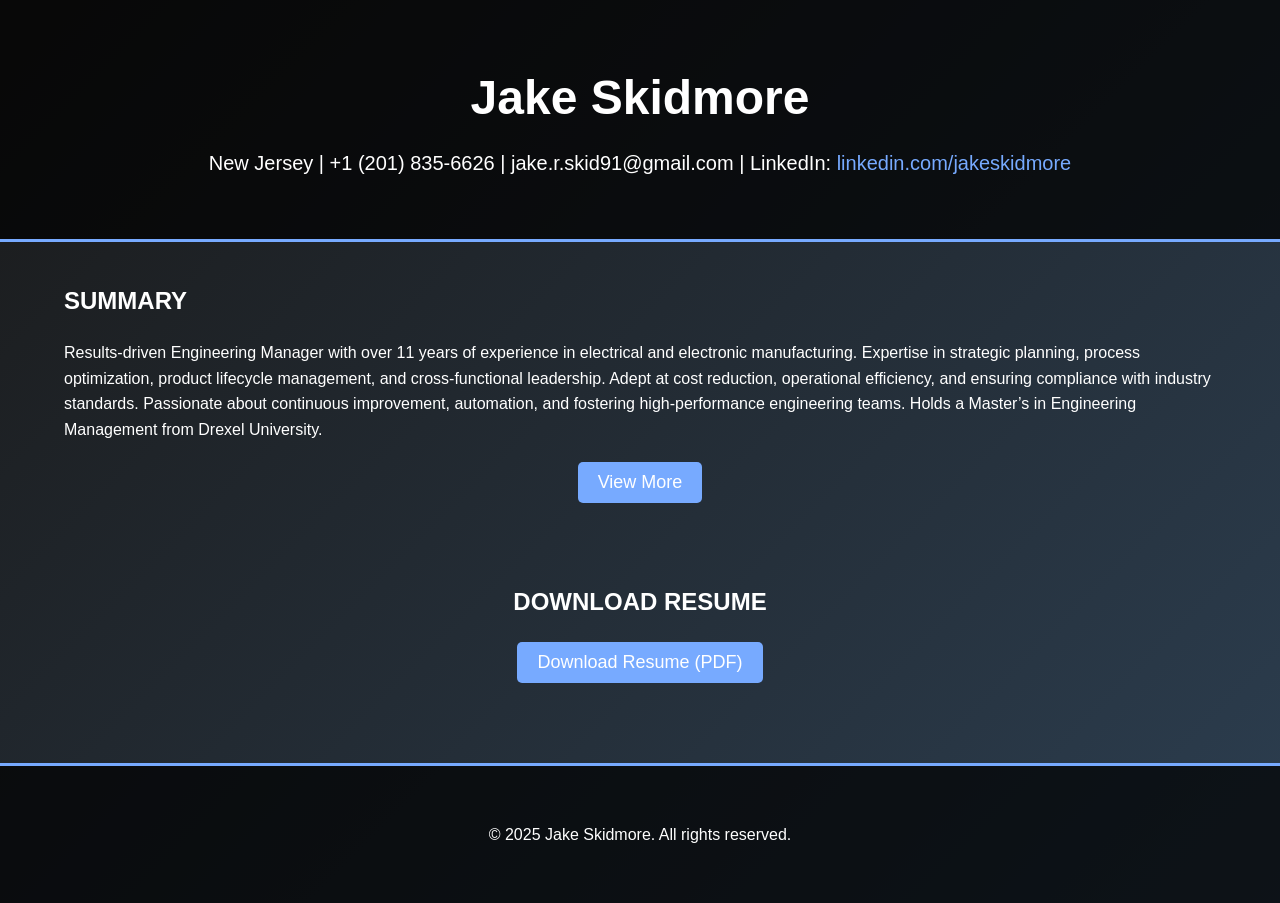
==== Index.html @ 50c06afb "Create Index.html" ====
<!DOCTYPE html>
<html lang="en">
<head>
    <meta charset="UTF-8">
    <meta name="viewport" content="width=device-width, initial-scale=1.0">
    <title>Jake Skidmore - Engineering Manager</title>
    <style>
        /* General Styles */
        body {
            font-family: 'Arial', sans-serif;
            margin: 0;
            padding: 0;
            background: linear-gradient(135deg, #1a1a1a, #2c3e50);
            color: #fff;
            line-height: 1.6;
            overflow-x: hidden;
        }

        .container {
            width: 90%;
            max-width: 1200px;
            margin: 0 auto;
            padding: 20px;
        }

        h1, h2, h3 {
            color: #fff;
        }

        a {
            color: #77aaff;
            text-decoration: none;
        }

        a:hover {
            text-decoration: underline;
        }

        /* Header */
        header {
            text-align: center;
            padding: 60px 0;
            background: rgba(0, 0, 0, 0.7);
            border-bottom: 3px solid #77aaff;
            animation: fadeIn 2s ease-in-out;
            position: relative;
            overflow: hidden;
        }

        header::before {
            content: '';
            position: absolute;
            top: 0;
            left: 0;
            width: 100%;
            height: 100%;
            background: radial-gradient(circle, rgba(119, 170, 255, 0.3), transparent);
            opacity: 0;
            animation: glow 3s infinite alternate;
        }

        header h1 {
            font-size: 48px;
            margin: 0;
            animation: slideIn 1.5s ease-in-out;
        }

        header p {
            font-size: 20px;
            margin: 10px 0 0;
            animation: slideIn 1.5s ease-in-out;
        }

        /* Tabs */
        .tabs {
            display: flex;
            justify-content: center;
            margin: 20px 0;
        }

        .tab-button {
            background: rgba(255, 255, 255, 0.1);
            border: none;
            color: #fff;
            padding: 10px 20px;
            margin: 0 10px;
            font-size: 18px;
            cursor: pointer;
            border-radius: 5px;
            transition: background 0.3s ease, transform 0.3s ease;
        }

        .tab-button:hover {
            background: rgba(119, 170, 255, 0.3);
            transform: translateY(-3px);
        }

        .tab-button.active {
            background: #77aaff;
            color: #fff;
        }

        .tab-content {
            display: none;
            padding: 20px;
            background: rgba(255, 255, 255, 0.1);
            border-radius: 10px;
            animation: fadeIn 0.5s ease-in-out;
        }

        .tab-content.active {
            display: block;
        }

        /* Experience & Education Items */
        .experience-item, .education-item {
            background: rgba(255, 255, 255, 0.1);
            padding: 20px;
            margin: 20px 0;
            border-radius: 10px;
            box-shadow: 0 4px 15px rgba(0, 0, 0, 0.3);
            transition: transform 0.3s ease, box-shadow 0.3s ease;
        }

        .experience-item:hover, .education-item:hover {
            transform: translateY(-10px);
            box-shadow: 0 8px 25px rgba(0, 0, 0, 0.5);
        }

        .experience-item h3, .education-item h3 {
            font-size: 24px;
            margin: 0 0 10px;
        }

        .experience-item p, .education-item p {
            font-size: 16px;
            margin: 5px 0;
        }

        /* Skills */
        #skills ul {
            list-style: none;
            padding: 0;
            display: flex;
            flex-wrap: wrap;
            gap: 10px;
        }

        #skills ul li {
            background: #77aaff;
            color: #fff;
            padding: 10px 20px;
            border-radius: 5px;
            font-size: 16px;
            transition: transform 0.3s ease, background 0.3s ease;
        }

        #skills ul li:hover {
            transform: scale(1.1);
            background: #5599ff;
        }

        /* Contact */
        #contact ul {
            list-style: none;
            padding: 0;
            text-align: center;
        }

        #contact ul li {
            margin: 10px 0;
            font-size: 18px;
        }

        /* Animations */
        @keyframes fadeIn {
            from { opacity: 0; }
            to { opacity: 1; }
        }

        @keyframes slideIn {
            from { transform: translateY(-50px); opacity: 0; }
            to { transform: translateY(0); opacity: 1; }
        }

        @keyframes glow {
            0% { opacity: 0; }
            100% { opacity: 1; }
        }

        /* Footer */
        footer {
            text-align: center;
            padding: 20px 0;
            background: rgba(0, 0, 0, 0.7);
            border-top: 3px solid #77aaff;
            margin-top: 40px;
            animation: fadeIn 2s ease-in-out;
        }

        /* Smooth Scroll */
        html {
            scroll-behavior: smooth;
        }

        /* New Additions */
        .view-more {
            text-align: center;
            margin: 20px 0;
        }

        .view-more button {
            background: #77aaff;
            color: #fff;
            border: none;
            padding: 10px 20px;
            font-size: 18px;
            cursor: pointer;
            border-radius: 5px;
            transition: background 0.3s ease, transform 0.3s ease;
        }

        .view-more button:hover {
            background: #5599ff;
            transform: translateY(-3px);
        }

        .skill-level {
            display: flex;
            align-items: center;
            margin-bottom: 15px;
        }

        .skill-level span {
            width: 200px; /* Adjust width as needed */
            font-weight: bold;
            font-size: 16px;
        }

        .skill-level progress {
            flex: 1;
            height: 10px;
            border-radius: 5px;
            background: rgba(255, 255, 255, 0.2);
        }

        .skill-level progress::-webkit-progress-bar {
            background: rgba(255, 255, 255, 0.2);
            border-radius: 5px;
        }

        .skill-level progress::-webkit-progress-value {
            background: #77aaff;
            border-radius: 5px;
        }

        .skill-level progress::-moz-progress-bar {
            background: #77aaff;
            border-radius: 5px;
        }

        .testimonials {
            background: rgba(255, 255, 255, 0.1);
            padding: 20px;
            border-radius: 10px;
            margin: 20px 0;
        }

        .testimonial-item {
            margin-bottom: 20px;
        }

        .testimonial-item p {
            font-style: italic;
        }

        .testimonial-item h4 {
            margin: 10px 0 0;
            font-size: 18px;
        }

        .contact-form {
            background: rgba(255, 255, 255, 0.1);
            padding: 20px;
            border-radius: 10px;
            margin: 20px 0;
        }

        .contact-form input, .contact-form textarea {
            width: 100%;
            padding: 10px;
            margin: 10px 0;
            border: none;
            border-radius: 5px;
            background: rgba(255, 255, 255, 0.2);
            color: #fff;
        }

        .contact-form button {
            background: #77aaff;
            color: #fff;
            border: none;
            padding: 10px 20px;
            font-size: 18px;
            cursor: pointer;
            border-radius: 5px;
            transition: background 0.3s ease, transform 0.3s ease;
        }

        .contact-form button:hover {
            background: #5599ff;
            transform: translateY(-3px);
        }

        .download-resume {
            text-align: center;
            margin: 20px 0;
        }

        .download-resume button {
            background: #77aaff;
            color: #fff;
            border: none;
            padding: 10px 20px;
            font-size: 18px;
            cursor: pointer;
            border-radius: 5px;
            transition: background 0.3s ease, transform 0.3s ease;
        }

        .download-resume button:hover {
            background: #5599ff;
            transform: translateY(-3px);
        }

        /* 3D Effects */
        .experience-item, .education-item, .testimonial-item, .contact-form, .download-resume {
            transform-style: preserve-3d;
            perspective: 1000px;
        }

        .experience-item:hover, .education-item:hover, .testimonial-item:hover, .contact-form:hover, .download-resume:hover {
            transform: rotateY(10deg) rotateX(10deg) translateZ(20px);
        }

        /* Additional Animations */
        @keyframes float {
            0%, 100% { transform: translateY(0); }
            50% { transform: translateY(-10px); }
        }

        .experience-item, .education-item, .testimonial-item, .contact-form, .download-resume {
            animation: float 4s ease-in-out infinite;
        }

        /* Back to Summary Button */
        .back-to-summary {
            text-align: center;
            margin-bottom: 20px;
        }

        .back-to-summary button {
            background: #77aaff;
            color: #fff;
            border: none;
            padding: 10px 20px;
            font-size: 18px;
            cursor: pointer;
            border-radius: 5px;
            transition: background 0.3s ease, transform 0.3s ease;
        }

        .back-to-summary button:hover {
            background: #5599ff;
            transform: translateY(-3px);
        }
    </style>
</head>
<body>
    <header>
        <h1>Jake Skidmore</h1>
        <p>New Jersey | +1 (201) 835-6626 | jake.r.skid91@gmail.com | LinkedIn: <a href="https://linkedin.com/jakeskidmore" target="_blank">linkedin.com/jakeskidmore</a></p>
    </header>

    <section id="summary">
        <div class="container">
            <h2>SUMMARY</h2>
            <p>
                Results-driven Engineering Manager with over 11 years of experience in electrical and electronic manufacturing. 
                Expertise in strategic planning, process optimization, product lifecycle management, and cross-functional leadership. 
                Adept at cost reduction, operational efficiency, and ensuring compliance with industry standards. 
                Passionate about continuous improvement, automation, and fostering high-performance engineering teams. 
                Holds a Master’s in Engineering Management from Drexel University.
            </p>
            <div class="view-more">
                <button onclick="showTabs()">View More</button>
            </div>
        </div>
    </section>

    <section id="tabs-section" style="display: none;">
        <div class="container">
            <!-- Add a "Back to Summary" button -->
            <div class="back-to-summary">
                <button onclick="showSummary()">Back to Summary</button>
            </div>
            <div class="tabs">
                <button class="tab-button active" data-tab="experience">Work Experience</button>
                <button class="tab-button" data-tab="education">Education</button>
                <button class="tab-button" data-tab="skills">Skills</button>
                <button class="tab-button" data-tab="testimonials">Testimonials</button>
                <button class="tab-button" data-tab="contact">Contact</button>
          
            </div>
            <div id="experience" class="tab-content active">
                <h2>WORK EXPERIENCE</h2>
                <div class="experience-item">
                    <h3>Crestron Electronics – Rockleigh, NJ</h3>
                    <p>Engineering Manager | July 2017 - Present</p>
                    <ul>
                        <li>Develop and execute departmental goals aligning with company objectives.</li>
                        <li>Lead and mentor a team of 20+ engineers, overseeing recruitment, onboarding, training, and performance assessment.</li>
                        <li>Optimize efficiency through resource allocation, process optimization, and leveling techniques.</li>
                        <li>Implement standardized workflows to enhance consistency and adherence to industry best practices.</li>
                        <li>Manage budgets to balance financial performance with operational needs, incorporating budget forecasting & cost control.</li>
                        <li>Oversee planning, design, and execution of complex projects, ensuring timely and high-quality deliverables.</li>
                        <li>Foster relationships with clients, partners, and stakeholders for long-term success through stakeholder management.</li>
                        <li>Implement feedback mechanisms, risk assessment & mitigation, and post-project evaluations to drive efficiency and reduce errors.</li>
                        <li>Facilitate open communication, cross-functional team collaboration, and data-driven decisions for strategic improvements.</li>
                        <li>Partner with executives and cross-functional teams to enhance service delivery and develop innovative solutions.</li>
                        <li>Ensure compliance with NEC, IECC, ASHRAE, and Title 24.</li>
                        <li>Foster a culture of learning and professional growth within the team through workforce development & mentorship.</li>
                        <li>Spearhead software development for Build-to-Order panel generation, streamlining product customization.</li>
                        <li>Utilize Agile Methodology (Scrum, Kanban) and Waterfall Methodology for project management.</li>
                        <li>Drive continuous improvement initiatives to optimize performance and reduce inefficiencies.</li>
                    </ul>
                </div>
                <div class="experience-item">
                    <h3>Ocean County College – Toms River, NJ</h3>
                    <p>Adjunct Professor of Engineering | June 2023 - Present</p>
                    <ul>
                        <li>Instruct evening engineering courses, fostering critical thinking and hands-on problem-solving skills.</li>
                        <li>Engage students through interactive discussions and real-world applications of engineering principles.</li>
                    </ul>
                </div>
                <div class="experience-item">
                    <h3>Colonial Airstream – Millstone, NJ</h3>
                    <p>Manager, Service Representative | May 2013 - July 2017</p>
                    <ul>
                        <li>Negotiated with manufacturers, reducing repair turnaround time by 40%.</li>
                        <li>Developed efficient communication channels, decreasing downtime for equipment repairs by 30%.</li>
                        <li>Led training sessions, improving successful repair authorizations by 20%.</li>
                        <li>Designed and managed clean energy installations, including PV solar and battery storage systems.</li>
                        <li>Streamlined warranty claim processes using customer feedback, increasing satisfaction by 20%.</li>
                    </ul>
                </div>
                <div class="experience-item">
                    <h3>STS – Jackson, NJ</h3>
                    <p>Lead Technician | May 2009 - October 2012</p>
                    <ul>
                        <li>Executed timely repairs, achieving a 95% customer satisfaction rate and increasing repeat business by 20%.</li>
                        <li>Reduced repair times by 30%, cutting operational costs by $10,000 per quarter.</li>
                        <li>Negotiated vendor pricing, saving 15% on maintenance supplies.</li>
                        <li>Streamlined repair processes, increasing efficiency by 40% and reducing downtime per repair by 2 hours.</li>
                    </ul>
                </div>
            </div>
            <div id="education" class="tab-content">
                <h2>EDUCATION</h2>
                <div class="education-item">
                    <h3>Drexel University – Philadelphia, PA</h3>
                    <p>Master of Science, Engineering Management – May 2017</p>
                </div>
                <div class="education-item">
                    <h3>Thomas Edison State University – Trenton, NJ</h3>
                    <p>Bachelor of Science, Technical Studies – December 2014</p>
                </div>
            </div>
            <div id="skills" class="tab-content">
                <h2>SKILLS</h2>
                <div class="skill-level">
                    <span>Project Management</span>
                    <progress value="90" max="100"></progress>
                </div>
                <div class="skill-level">
                    <span>Product Management</span>
                    <progress value="85" max="100"></progress>
                </div>
                <div class="skill-level">
                    <span>Strategic Thinking</span>
                    <progress value="88" max="100"></progress>
                </div>
                <div class="skill-level">
                    <span>Strategic Planning & Execution</span>
                    <progress value="92" max="100"></progress>
                </div>
                <div class="skill-level">
                    <span>Process Standardization</span>
                    <progress value="87" max="100"></progress>
                </div>
                <div class="skill-level">
                    <span>Change Management</span>
                    <progress value="85" max="100"></progress>
                </div>
                <div class="skill-level">
                    <span>Team Development</span>
                    <progress value="90" max="100"></progress>
                </div>
                <div class="skill-level">
                    <span>Workforce Development & Mentorship</span>
                    <progress value="89" max="100"></progress>
                </div>
                <div class="skill-level">
                    <span>Business Process Improvement (BPI)</span>
                    <progress value="91" max="100"></progress>
                </div>
                <div class="skill-level">
                    <span>Time Management</span>
                    <progress value="95" max="100"></progress>
                </div>
                <div class="skill-level">
                    <span>Problem-Solving</span>
                    <progress value="94" max="100"></progress>
                </div>
                <div class="skill-level">
                    <span>Innovation</span>
                    <progress value="88" max="100"></progress>
                </div>
                <div class="skill-level">
                    <span>Quality Improvement</span>
                    <progress value="90" max="100"></progress>
                </div>
                <div class="skill-level">
                    <span>Agile & Waterfall Management</span>
                    <progress value="93" max="100"></progress>
                </div>
                <div class="skill-level">
                    <span>Coaching</span>
                    <progress value="87" max="100"></progress>
                </div>
                <div class="skill-level">
                    <span>Communication</span>
                    <progress value="92" max="100"></progress>
                </div>
                <div class="skill-level">
                    <span>Presentation</span>
                    <progress value="89" max="100"></progress>
                </div>
                <div class="skill-level">
                    <span>Decision-Making & Problem-Solving</span>
                    <progress value="91" max="100"></progress>
                </div>
                <div class="skill-level">
                    <span>Relationship Building</span>
                    <progress value="90" max="100"></progress>
                </div>
                <div class="skill-level">
                    <span>Adaptability</span>
                    <progress value="93" max="100"></progress>
                </div>
                <div class="skill-level">
                    <span>Microsoft Office Suite</span>
                    <progress value="95" max="100"></progress>
                </div>
                <div class="skill-level">
                    <span>AutoCAD</span>
                    <progress value="85" max="100"></progress>
                </div>
                <div class="skill-level">
                    <span>Smartsheet</span>
                    <progress value="88" max="100"></progress>
                </div>
                <div class="skill-level">
                    <span>Salesforce</span>
                    <progress value="87" max="100"></progress>
                </div>
                <div class="skill-level">
                    <span>Jira</span>
                    <progress value="90" max="100"></progress>
                </div>
                <div class="skill-level">
                    <span>Bluebeam Revu</span>
                    <progress value="86" max="100"></progress>
                </div>
                <div class="skill-level">
                    <span>HTML</span>
                    <progress value="92" max="100"></progress>
                </div>
                <div class="skill-level">
                    <span>Python</span>
                    <progress value="89" max="100"></progress>
                </div>
                <div class="skill-level">
                    <span>JavaScript</span>
                    <progress value="88" max="100"></progress>
                </div>
                <div class="skill-level">
                    <span>CSS</span>
                    <progress value="90" max="100"></progress>
                </div>
            </div>
            <div id="testimonials" class="tab-content">
                <h2>TESTIMONIALS</h2>
                <div class="testimonials">
                    <div class="testimonial-item">
                        <p>"Jake is an exceptional leader with a keen eye for detail and a passion for innovation. His ability to manage complex projects while fostering team growth is unparalleled."</p>
                        <h4>- John Doe, CEO at Crestron Electronics</h4>
                    </div>
                    <div class="testimonial-item">
                        <p>"Working with Jake has been a pleasure. His strategic thinking and dedication to excellence have significantly improved our operational efficiency."</p>
                        <h4>- Jane Smith, Director at Ocean County College</h4>
                    </div>
                </div>
            </div>
            <div id="contact" class="tab-content">
                <h2>CONTACT</h2>
                <div class="contact-form">
                    <form action="#" method="post">
                        <input type="text" name="name" placeholder="Your Name" required>
                        <input type="email" name="email" placeholder="Your Email" required>
                        <textarea name="message" placeholder="Your Message" rows="5" required></textarea>
                        <button type="submit">Send Message</button>
                    </form>
                </div>
            </div>
        </div>
    </section>

    <section id="download-resume">
        <div class="container">
            <div class="download-resume">
                <h2>DOWNLOAD RESUME</h2>
                <button onclick="downloadResume()">Download Resume (PDF)</button>
            </div>
        </div>
    </section>

    <footer>
        <div class="container">
            <p>&copy; 2025 Jake Skidmore. All rights reserved.</p>
        </div>
    </footer>

    <script>
        // Tab functionality
        const tabButtons = document.querySelectorAll('.tab-button');
        const tabContents = document.querySelectorAll('.tab-content');

        tabButtons.forEach(button => {
            button.addEventListener('click', () => {
                // Remove active class from all buttons and contents
                tabButtons.forEach(btn => btn.classList.remove('active'));
                tabContents.forEach(content => content.classList.remove('active'));

                // Add active class to the clicked button and corresponding content
                button.classList.add('active');
                const tabId = button.getAttribute('data-tab');
                document.getElementById(tabId).classList.add('active');
            });
        });

        // Show tabs when "View More" is clicked
        function showTabs() {
            document.getElementById('tabs-section').style.display = 'block';
            document.getElementById('summary').style.display = 'none';
        }

        // Simulate resume download
        function downloadResume() {
            alert("Downloading resume...");
            // Replace this with an actual PDF download link
            window.location.href = "path/to/resume.pdf";
        }
        
        // Show the Summary section and hide the Tabs section
function showSummary() {
    document.getElementById('summary').style.display = 'block';
    document.getElementById('tabs-section').style.display = 'none';
}

// Show the Tabs section and hide the Summary section
function showTabs() {
    document.getElementById('tabs-section').style.display = 'block';
    document.getElementById('summary').style.display = 'none';
}
        
    </script>
</body>
</html>
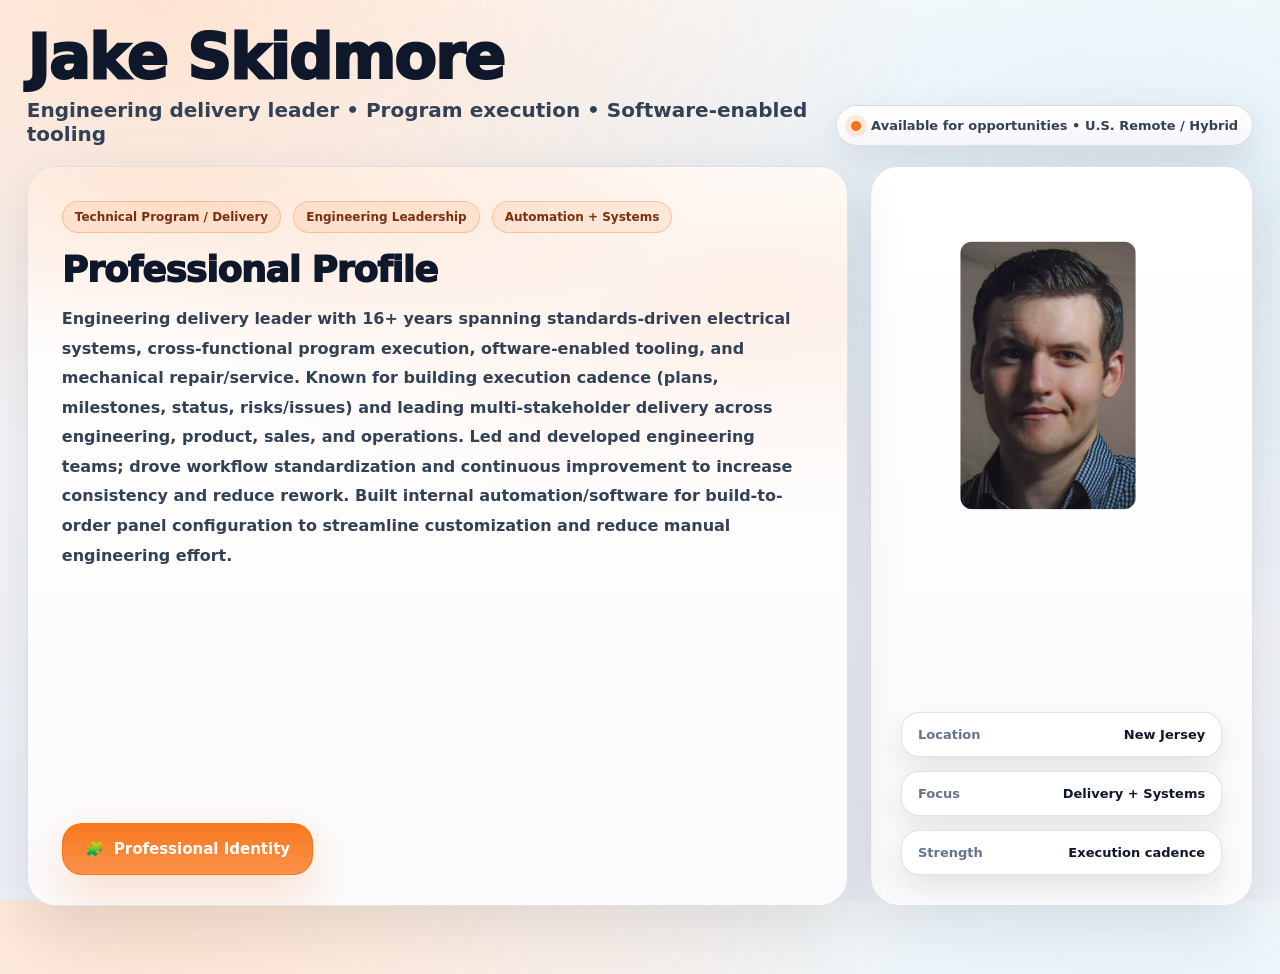
==== commit 633d0e03: "Update Index.html" ====
--- a/Index.html
+++ b/Index.html
@@ -1,689 +1,1230 @@
-<!DOCTYPE html>
+<!doctype html>
 <html lang="en">
 <head>
-    <meta charset="UTF-8">
-    <meta name="viewport" content="width=device-width, initial-scale=1.0">
-    <title>Jake Skidmore - Engineering Manager</title>
-    <style>
-        /* General Styles */
-        body {
-            font-family: 'Arial', sans-serif;
-            margin: 0;
-            padding: 0;
-            background: linear-gradient(135deg, #1a1a1a, #2c3e50);
-            color: #fff;
-            line-height: 1.6;
-            overflow-x: hidden;
+  <meta charset="utf-8" />
+  <meta name="viewport" content="width=device-width, initial-scale=1" />
+  <title>Jake Skidmore — Professional Profile</title>
+  <style>
+    :root{
+      /* Bright theme */
+      --bg0:#ffffff;
+      --bg1:#f6f7fb;
+      --bg2:#eef1f7;
+
+      --panel:#ffffff;
+      --panel2:#fbfbfd;
+      --border: rgba(15,23,42,0.12);
+
+      --text:#0f172a;
+      --muted:#334155;
+      --muted2:#64748b;
+
+      --shadow: 0 18px 60px rgba(15,23,42,0.12);
+      --shadow2: 0 12px 34px rgba(15,23,42,0.10);
+
+      --radius-xl: 28px;
+      --radius-lg: 20px;
+      --radius-md: 16px;
+
+      /* Orange accent */
+      --accent:#f97316;
+      --accent2:#fb923c;
+      --accentSoft: rgba(249,115,22,0.14);
+
+      --gap: 22px;
+    }
+
+    *{ box-sizing:border-box; }
+    html, body{ height:100%; }
+    body{
+      margin:0;
+      font-family: ui-sans-serif, system-ui, -apple-system, Segoe UI, Roboto, Helvetica, Arial;
+      color: var(--text);
+      background:
+        radial-gradient(1200px 700px at 12% 0%, rgba(249,115,22,0.20), transparent 65%),
+        radial-gradient(1200px 700px at 88% 20%, rgba(2,132,199,0.10), transparent 65%),
+        linear-gradient(180deg, var(--bg0), var(--bg1) 35%, var(--bg2));
+      overflow-x:hidden;
+    }
+
+    a{ color:inherit; text-decoration:none; }
+    button{ font:inherit; }
+
+    /* Fill more of the page */
+    .wrap{
+      width: min(1560px, 98vw);
+      margin: 0 auto;
+      padding: 28px 14px 46px;
+      min-height: 100vh;
+      display:flex;
+      flex-direction:column;
+    }
+
+    /* Top bar */
+    .topbar{
+      display:flex;
+      align-items:flex-end;
+      justify-content:space-between;
+      gap: 18px;
+      margin-bottom: 20px;
+    }
+
+    .brand{
+      display:flex;
+      flex-direction:column;
+      gap: 10px;
+    }
+    .brand .name{
+      font-weight: 950;
+      letter-spacing: -1.4px;
+      font-size: clamp(40px, 4.8vw, 68px);
+      line-height: 0.98;
+      margin: 0;
+    }
+    .brand .tagline{
+      color: var(--muted);
+      font-size: clamp(15px, 1.6vw, 20px);
+      font-weight: 750;
+    }
+
+    .pill{
+      display:flex;
+      gap:10px;
+      align-items:center;
+      padding: 12px 14px;
+      border: 1px solid var(--border);
+      background: linear-gradient(180deg, #ffffff, #f7f7fb);
+      border-radius: 999px;
+      box-shadow: var(--shadow2);
+      white-space:nowrap;
+    }
+    .pill .dot{
+      width:10px; height:10px; border-radius:50%;
+      background: var(--accent);
+      box-shadow: 0 0 0 6px var(--accentSoft);
+    }
+    .pill span{
+      color: var(--muted);
+      font-size: 13px;
+      font-weight: 650;
+    }
+
+    @media (max-width: 980px){
+      .pill{ display:none; }
+    }
+
+    /* Panels */
+    .panel{
+      border: 1px solid var(--border);
+      background: linear-gradient(180deg, var(--panel), var(--panel2));
+      border-radius: var(--radius-xl);
+      box-shadow: var(--shadow);
+    }
+
+    /* HERO - fill viewport height to remove dead space */
+    .hero{
+      display:grid;
+      grid-template-columns: 1.5fr 0.7fr;
+      gap: var(--gap);
+      align-items: stretch;
+      flex: 1;
+      min-height: calc(100vh - 160px);
+    }
+    @media (max-width: 980px){
+      .hero{ grid-template-columns: 1fr; min-height: auto; }
+    }
+
+    .heroMain{
+      padding: 34px 34px 30px;
+      position:relative;
+      overflow:hidden;
+      display:flex;
+      flex-direction:column;
+      justify-content:space-between;
+    }
+    .heroMain:before{
+      content:"";
+      position:absolute;
+      inset:-2px;
+      background:
+        radial-gradient(900px 340px at 18% 0%, rgba(249,115,22,0.18), transparent 60%),
+        radial-gradient(900px 340px at 88% 18%, rgba(249,115,22,0.10), transparent 65%);
+      pointer-events:none;
+    }
+    .heroMain > *{ position:relative; }
+
+    .kicker{
+      display:flex;
+      gap:12px;
+      align-items:center;
+      margin-bottom: 18px;
+      flex-wrap:wrap;
+    }
+    .badge{
+      padding: 8px 12px;
+      border-radius: 999px;
+      border:1px solid rgba(249,115,22,0.30);
+      background: rgba(249,115,22,0.10);
+      color: #7c2d12;
+      font-size: 12px;
+      font-weight: 800;
+    }
+
+    .headline{
+      font-size: clamp(30px, 2.8vw, 44px);
+      line-height: 1.08;
+      margin: 0 0 14px;
+      font-weight: 950;
+      letter-spacing: -1px;
+    }
+
+    .summary{
+      color: var(--muted);
+      font-size: clamp(16px, 1.25vw, 19px);
+      line-height: 1.85;
+      margin: 0 0 18px;
+      max-width: 100ch;
+      font-weight: 600;
+    }
+
+    .ctaRow{
+      display:flex;
+      gap: 12px;
+      align-items:center;
+      flex-wrap:wrap;
+      margin-top: 18px;
+    }
+    .btn{
+      cursor:pointer;
+      border: 1px solid var(--border);
+      background: #ffffff;
+      color: var(--text);
+      padding: 14px 18px;
+      border-radius: 18px;
+      transition: transform .12s ease, box-shadow .2s ease, border-color .2s ease, background .2s ease;
+      display:inline-flex;
+      gap: 10px;
+      align-items:center;
+      user-select:none;
+      box-shadow: 0 12px 30px rgba(15,23,42,0.12);
+      font-weight: 800;
+      font-size: 14px;
+    }
+    .btn:hover{
+      transform: translateY(-1px);
+      border-color: rgba(249,115,22,0.45);
+      box-shadow: 0 16px 40px rgba(15,23,42,0.14);
+    }
+    .btnPrimary{
+      background: linear-gradient(180deg, rgba(249,115,22,0.96), rgba(249,115,22,0.78));
+      border-color: rgba(249,115,22,0.90);
+      color: #fff;
+      box-shadow: 0 18px 50px rgba(249,115,22,0.24);
+      padding: 16px 22px;
+      border-radius: 20px;
+      font-size: 15px;
+    }
+    .btnPrimary:hover{
+      border-color: rgba(249,115,22,1);
+      box-shadow: 0 22px 60px rgba(249,115,22,0.28);
+    }
+    .btnSmall{
+      padding: 11px 13px;
+      border-radius: 16px;
+      font-size: 13px;
+      box-shadow: 0 10px 22px rgba(15,23,42,0.10);
+    }
+
+    .heroSide{
+      padding: 30px;
+      display:flex;
+      gap: 18px;
+      align-items:center;
+      justify-content:space-between;
+      flex-direction:column;
+    }
+
+.avatarImg{
+  width: 90%;
+  height: 90%;
+  display:block;
+border-radius: 16px;
+
+  object-fit: cover;              /* no distortion; crops to fill */
+  object-position: 50% 15%;       /* move UP (try 0%–30%) */
+
+  background: #ffffff;
+  transform: scale(.75);
+  transform-origin: center;
+}
+
+    .avatar .ph{
+      color: var(--muted2);
+      font-size: 12px;
+      text-align:center;
+      padding: 0 12px;
+      line-height: 1.45;
+      font-weight: 750;
+    }
+
+    .mini{
+      width:100%;
+      display:grid;
+      gap: 14px;
+    }
+    .mini .row{
+      display:flex;
+      gap: 10px;
+      align-items:center;
+      justify-content:space-between;
+      padding: 14px 16px;
+      border: 1px solid var(--border);
+      background: #ffffff;
+      border-radius: 18px;
+      box-shadow: 0 12px 28px rgba(15,23,42,0.10);
+      font-weight: 700;
+    }
+    .mini .row span{
+      color: var(--muted2);
+      font-size: 13px;
+      font-weight: 650;
+    }
+    .mini .row strong{
+      font-size: 13px;
+    }
+
+    /* Pages */
+    .page{
+      margin-top: 22px;
+      display:none;
+    }
+    .page.active{ display:block; }
+
+    .pageHeader{
+      display:flex;
+      align-items:flex-end;
+      justify-content:space-between;
+      gap: 12px;
+      margin-top: 24px;
+      margin-bottom: 14px;
+    }
+    .pageTitle{
+      font-size: 26px;
+      font-weight: 950;
+      letter-spacing: -0.6px;
+      margin: 0;
+    }
+    .pageSubtitle{
+      color: var(--muted2);
+      font-size: 13px;
+      margin: 7px 0 0;
+      font-weight: 650;
+    }
+    .pageControls{
+      display:flex;
+      gap: 10px;
+      align-items:center;
+      flex-wrap:wrap;
+    }
+
+    /* Card grids */
+    .grid{
+      display:grid;
+      gap: 22px;
+    }
+    .grid.cards-3{
+      grid-template-columns: repeat(3, 1fr);
+    }
+    @media (max-width: 1200px){
+      .grid.cards-3{ grid-template-columns: repeat(2, 1fr); }
+    }
+    @media (max-width: 720px){
+      .grid.cards-3{ grid-template-columns: 1fr; }
+    }
+
+    .card{
+      border: 1px solid var(--border);
+      background: #ffffff;
+      border-radius: var(--radius-lg);
+      padding: 20px;
+      box-shadow: var(--shadow2);
+      transition: transform .14s ease, border-color .2s ease, box-shadow .2s ease;
+      position:relative;
+      overflow:hidden;
+      cursor: default;
+      min-height: 260px;
+    }
+    .card:before{
+      content:"";
+      position:absolute;
+      inset:0;
+      background: radial-gradient(620px 280px at 0% 0%, rgba(249,115,22,0.12), transparent 60%);
+      pointer-events:none;
+    }
+    .card > *{ position:relative; }
+
+    .card:hover{
+      transform: translateY(-2px);
+      border-color: rgba(249,115,22,0.40);
+      box-shadow: 0 18px 56px rgba(15,23,42,0.14);
+    }
+
+    .card .cardTop{
+      display:flex;
+      align-items:flex-start;
+      justify-content:space-between;
+      gap: 12px;
+      margin-bottom: 12px;
+    }
+    .card h3{
+      margin:0;
+      font-size: 16px;
+      font-weight: 950;
+      letter-spacing: -0.2px;
+    }
+    .meta{
+      color: var(--muted2);
+      font-size: 12px;
+      margin-top: 6px;
+      line-height: 1.35;
+      font-weight: 700;
+    }
+    .chip{
+      font-size: 11px;
+      color: #7c2d12;
+      border: 1px solid rgba(249,115,22,0.30);
+      background: rgba(249,115,22,0.10);
+      padding: 7px 10px;
+      border-radius: 999px;
+      white-space:nowrap;
+      font-weight: 900;
+    }
+    .card ul{
+      margin: 12px 0 0;
+      padding-left: 18px;
+      color: var(--muted);
+      font-size: 13.5px;
+      line-height: 1.65;
+      font-weight: 600;
+    }
+    .card li{ margin: 7px 0; }
+
+    /* Skills */
+    .skillsWrap{
+      display:grid;
+      grid-template-columns: 1fr 1fr;
+      gap: 22px;
+    }
+    @media (max-width: 980px){
+      .skillsWrap{ grid-template-columns: 1fr; }
+    }
+
+    .skillsSection{
+      border: 1px solid var(--border);
+      background: #ffffff;
+      border-radius: var(--radius-xl);
+      padding: 20px;
+      box-shadow: var(--shadow2);
+    }
+    .skillsSectionTitle{
+      display:flex;
+      align-items:baseline;
+      justify-content:space-between;
+      gap: 10px;
+      margin-bottom: 14px;
+    }
+    .skillsSectionTitle h3{
+      margin:0;
+      font-size: 16px;
+      font-weight: 950;
+      letter-spacing: -0.2px;
+    }
+    .skillsSectionTitle span{
+      color: var(--muted2);
+      font-size: 12px;
+      font-weight: 700;
+    }
+
+    .skillItem{
+      border: 1px solid var(--border);
+      background: linear-gradient(180deg, #ffffff, #fafbfc);
+      border-radius: var(--radius-lg);
+      padding: 14px 14px 12px;
+      position:relative;
+      overflow:hidden;
+      cursor: default;
+      transition: transform .14s ease, border-color .2s ease, box-shadow .2s ease;
+      box-shadow: 0 10px 22px rgba(15,23,42,0.08);
+    }
+    .skillItem:hover{
+      transform: translateY(-2px);
+      border-color: rgba(249,115,22,0.40);
+      box-shadow: 0 14px 30px rgba(15,23,42,0.12);
+    }
+    .skillTop{
+      display:flex;
+      align-items:baseline;
+      justify-content:space-between;
+      gap: 10px;
+    }
+    .skillName{
+      font-weight: 900;
+      letter-spacing: -0.2px;
+      font-size: 14px;
+      margin:0;
+    }
+    .skillHint{
+      color: var(--muted2);
+      font-size: 12px;
+      margin:0;
+      font-weight: 700;
+    }
+
+    .hoverBar{
+      margin-top: 10px;
+      height: 12px;
+      border-radius: 999px;
+      border: 1px solid rgba(15,23,42,0.12);
+      background: rgba(15,23,42,0.04);
+      overflow:hidden;
+      transform-origin: top;
+      transform: translateY(10px) scaleY(0.7);
+      opacity: 0;
+      transition: opacity .18s ease, transform .18s ease;
+    }
+    .skillItem:hover .hoverBar{
+      opacity: 1;
+      transform: translateY(0) scaleY(1);
+    }
+    .barFill{
+      height: 100%;
+      width: 0%;
+      background: linear-gradient(90deg, rgba(249,115,22,0.95), rgba(251,146,60,0.75));
+      border-right: 1px solid rgba(255,255,255,0.55);
+      transition: width 0.9s ease;
+    }
+
+    .yearsBubble{
+      position:absolute;
+      right: 12px;
+      bottom: 10px;
+      font-size: 12px;
+      color: #7c2d12;
+      border: 1px solid rgba(249,115,22,0.30);
+      background: rgba(249,115,22,0.10);
+      padding: 7px 10px;
+      border-radius: 999px;
+      opacity: 0;
+      transform: translateY(8px);
+      transition: opacity .18s ease, transform .18s ease;
+      user-select:none;
+      font-weight: 950;
+    }
+    .skillItem:hover .yearsBubble{
+      opacity: 1;
+      transform: translateY(0);
+    }
+    /* Education - text-only school marks (no images) */
+    .eduGrid{
+      display:grid;
+      gap: 22px;
+      grid-template-columns: 1fr;
+      align-items: stretch;
+    }
+
+    .eduCard{
+      min-height: 360px;
+      padding: 22px;
+      display:flex;
+      flex-direction:column;
+      gap: 16px;
+    }
+
+    .eduMark{
+      width: 100%;
+      border-radius: 20px;
+      border: 1px solid rgba(15,23,42,0.12);
+      background: #ffffff;
+      box-shadow: 0 12px 28px rgba(15,23,42,0.08);
+      padding: 26px 22px;
+      display:flex;
+      flex-direction:column;
+      justify-content:center;
+      align-items:center;
+      text-align:center;
+      gap: 8px;
+    }
+
+    /* Drexel styling */
+    .eduMark.drexel{
+      background: linear-gradient(180deg, #ffffff, #fbfbfd);
+      position:relative;
+    }
+    .eduMark.drexel:after{
+      content:"";
+      position:absolute;
+      left: 18px;
+      right: 18px;
+      bottom: 18px;
+      height: 6px;
+      border-radius: 999px;
+      background: #f8c000;
+      opacity: 0.95;
+    }
+    .eduMark.drexel .eduName{
+      font-family: Georgia, 'Times New Roman', Times, serif;
+      font-size: clamp(42px, 4.2vw, 64px);
+      font-weight: 900;
+      letter-spacing: -1px;
+      color: #003878;
+      line-height: 1;
+    }
+    .eduMark.drexel .eduSub{
+      font-family: Georgia, 'Times New Roman', Times, serif;
+      font-size: 18px;
+      letter-spacing: 6px;
+      color: #003878;
+      font-weight: 800;
+      margin-bottom: 10px;
+    }
+
+    /* TESU styling */
+    .eduMark.tesu{
+      background: linear-gradient(180deg, #ffffff, #fbfbfd);
+      position:relative;
+    }
+    .eduMark.tesu:before,
+    .eduMark.tesu:after{
+      content:"";
+      position:absolute;
+      left: 18px;
+      right: 18px;
+      height: 4px;
+      border-radius: 999px;
+      background: #f8c800;
+      opacity: 0.9;
+    }
+    .eduMark.tesu:before{ top: 18px; }
+    .eduMark.tesu:after{ bottom: 18px; }
+    .eduMark.tesu .eduName{
+      font-family: Impact, 'Arial Black', 'Segoe UI', system-ui, sans-serif;
+      font-size: clamp(44px, 5.0vw, 72px);
+      font-weight: 900;
+      letter-spacing: -0.5px;
+      color: #700018;
+      line-height: 0.95;
+    }
+    .eduMark.tesu .eduSub{
+      font-family: ui-sans-serif, system-ui, -apple-system, Segoe UI, Roboto, Helvetica, Arial;
+      font-size: 16px;
+      letter-spacing: 1px;
+      color: #606060;
+      font-weight: 800;
+      text-transform: uppercase;
+      margin-top: 6px;
+      margin-bottom: 10px;
+    }
+
+    .eduText{
+      display:flex;
+      flex-direction:column;
+      gap: 8px;
+      padding: 2px 2px 0;
+    }
+
+    .eduText h3{
+      margin: 0;
+      font-size: 22px;
+      font-weight: 950;
+      letter-spacing: -0.35px;
+    }
+
+    .eduText .meta{
+      margin: 0;
+      font-size: 14px;
+      line-height: 1.45;
+      font-weight: 750;
+      color: #64748b;
+    }
+
+    .footer{
+      margin-top: 22px;
+      color: var(--muted2);
+      font-size: 12px;
+      text-align:center;
+      font-weight: 700;
+    }
+
+    /* Bento modal */
+    .modal{
+      position: fixed;
+      inset: 0;
+      background: rgba(15,23,42,0.45);
+      display:none;
+      align-items:center;
+      justify-content:center;
+      padding: 18px;
+      z-index: 50;
+    }
+    .modal.open{ display:flex; }
+
+    .bento{
+      width:min(1120px, 100%);
+      border-radius: 30px;
+      border: 1px solid rgba(15,23,42,0.12);
+      background: linear-gradient(180deg, #ffffff, #f7f8fb);
+      box-shadow: 0 30px 120px rgba(15,23,42,0.30);
+      padding: 18px;
+    }
+    .bentoTop{
+      display:flex;
+      align-items:center;
+      justify-content:space-between;
+      gap: 12px;
+      margin-bottom: 14px;
+    }
+    .bentoTop h2{
+      margin:0;
+      font-size: 18px;
+      letter-spacing: -0.3px;
+      font-weight: 950;
+    }
+    .bentoTop p{
+      margin: 4px 0 0;
+      color: var(--muted2);
+      font-size: 13px;
+      font-weight: 750;
+    }
+
+    .bentoGrid{
+      display:grid;
+      grid-template-columns: 1.2fr 1fr 1fr;
+      gap: 14px;
+    }
+    @media (max-width: 980px){
+      .bentoGrid{ grid-template-columns: 1fr; }
+    }
+
+    .tile{
+      border-radius: 24px;
+      border: 1px solid rgba(15,23,42,0.12);
+      background: #ffffff;
+      padding: 18px;
+      cursor:pointer;
+      transition: transform .14s ease, border-color .2s ease, box-shadow .2s ease;
+      position:relative;
+      overflow:hidden;
+      min-height: 150px;
+      display:flex;
+      flex-direction:column;
+      justify-content:space-between;
+      gap: 10px;
+      box-shadow: 0 12px 26px rgba(15,23,42,0.10);
+    }
+    .tile:before{
+      content:"";
+      position:absolute;
+      inset:0;
+      background: radial-gradient(720px 300px at 0% 0%, rgba(249,115,22,0.18), transparent 65%);
+      pointer-events:none;
+    }
+    .tile > *{ position:relative; }
+
+    .tile:hover{
+      transform: translateY(-2px);
+      border-color: rgba(249,115,22,0.42);
+      box-shadow: 0 16px 34px rgba(15,23,42,0.14);
+    }
+
+    .tile .title{
+      font-size: 18px;
+      font-weight: 950;
+      margin: 0;
+      letter-spacing: -0.3px;
+    }
+    .tile .desc{
+      margin: 0;
+      color: var(--muted);
+      font-size: 13.5px;
+      line-height: 1.6;
+      font-weight: 650;
+    }
+    .tile .go{
+      display:flex;
+      align-items:center;
+      justify-content:space-between;
+      gap: 10px;
+      color: rgba(15,23,42,0.80);
+      font-size: 12px;
+      font-weight: 900;
+    }
+    .tile .arrow{
+      width: 40px;
+      height: 40px;
+      border-radius: 16px;
+      border: 1px solid rgba(249,115,22,0.30);
+      display:grid;
+      place-items:center;
+      background: rgba(249,115,22,0.10);
+      color: #7c2d12;
+      flex: 0 0 auto;
+      font-weight: 950;
+    }
+  </style>
+</head>
+
+<body>
+  <div class="wrap">
+    <header class="topbar">
+      <div class="brand">
+        <h1 class="name">Jake Skidmore</h1>
+        <div class="tagline">Engineering delivery leader • Program execution • Software-enabled tooling</div>
+      </div>
+
+      <div class="pill" title="Status">
+        <div class="dot" aria-hidden="true"></div>
+        <span>Available for opportunities • U.S. Remote / Hybrid</span>
+      </div>
+    </header>
+
+    <!-- HOME -->
+    <section id="home" class="hero">
+      <div class="panel heroMain">
+        <div>
+          <div class="kicker">
+            <span class="badge">Technical Program / Delivery</span>
+            <span class="badge">Engineering Leadership</span>
+            <span class="badge">Automation + Systems</span>
+          </div>
+
+          <h2 class="headline">Professional Profile</h2>
+
+          <p class="summary">
+            Engineering delivery leader with 16+ years spanning standards-driven electrical systems, cross-functional
+            program execution, oftware-enabled tooling, and mechanical repair/service. Known for building execution cadence (plans, milestones,
+            status, risks/issues) and leading multi-stakeholder delivery across engineering, product, sales, and operations.
+            Led and developed engineering teams; drove workflow standardization and continuous improvement to increase
+            consistency and reduce rework. Built internal automation/software for build-to-order panel configuration to
+            streamline customization and reduce manual engineering effort.
+          </p>
+        </div>
+
+        <!-- ONLY BUTTON ON HOME -->
+        <div class="ctaRow">
+          <button class="btn btnPrimary" id="openIdentity" type="button" aria-haspopup="dialog" aria-controls="identityModal">
+            <span aria-hidden="true">🧩</span>
+            <span>Professional Identity</span>
+          </button>
+        </div>
+      </div>
+
+      <aside class="panel heroSide">
+        <div class="avatar" aria-label="Profile photo">
+  <img class="avatarImg" src="[data-uri]